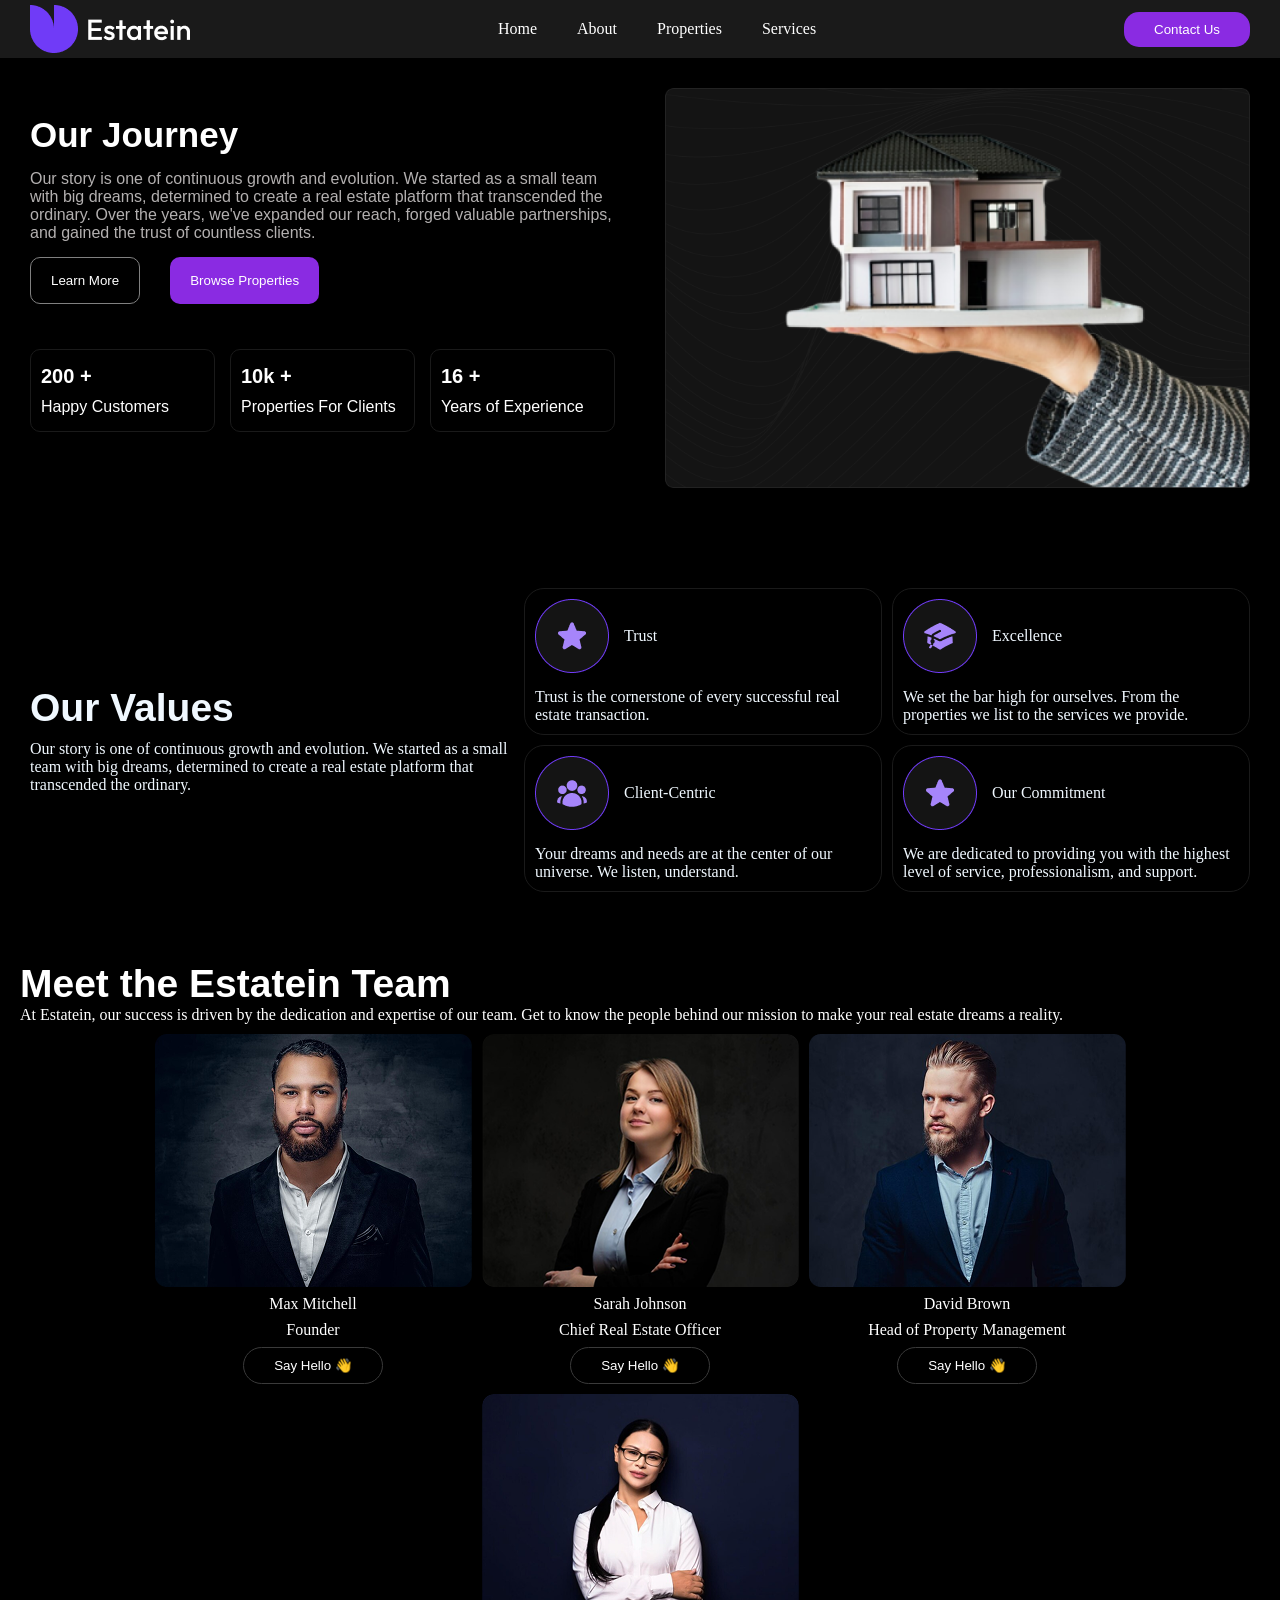
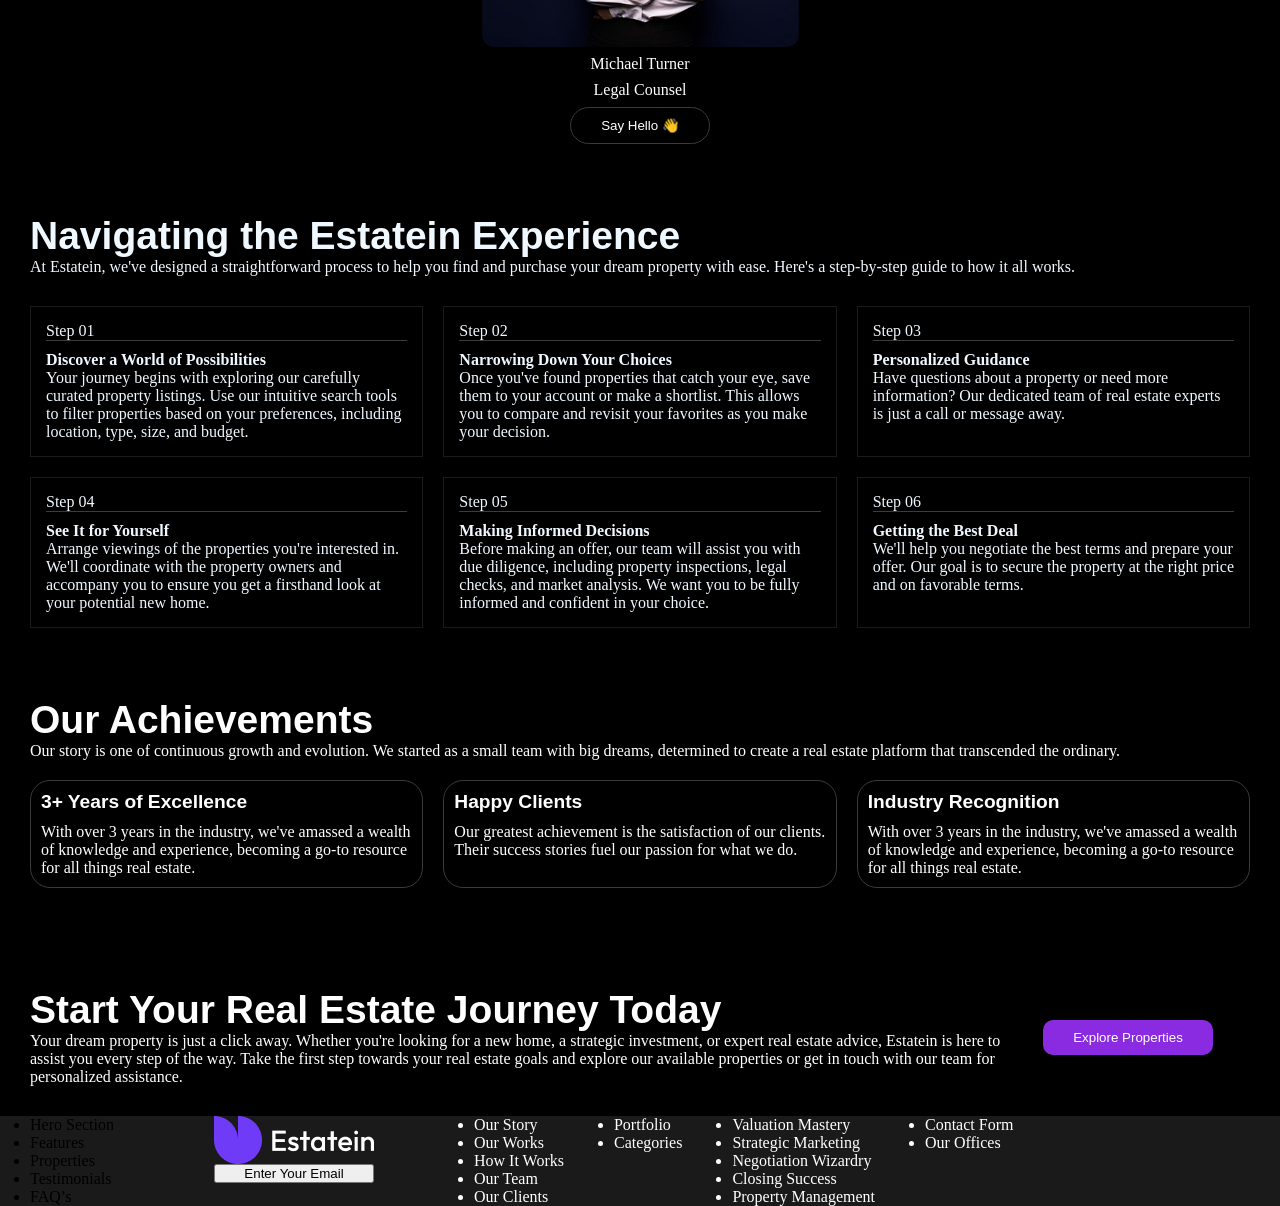
==== about.html @ c711513a "aboutpart" ====
<!DOCTYPE html>
<html lang="en">
<head>
    <meta charset="UTF-8">
    <meta name="viewport" content="width=device-width, initial-scale=1.0">
    <title>Document</title>
    <link rel="stylesheet" href="/about.css">
</head>
<body>
    <header>
        <img src="/assest/Logo (8).png" alt="img">
        <ul>
            <li>Home</li>
            <li>About</li>
            <li>Properties</li>
            <li>Services</li>
        </ul>
        <button class="btncontact">Contact Us</button>
    </header>
    <div class="container">
        <div class="journey">
            <div class="rightjourney">
                <h2>Our Journey</h2>
                <p class="discp">Our story is one of continuous growth and evolution. We started as a small team with big dreams, determined to create a real estate platform that transcended the ordinary. Over the years, we've expanded our reach, forged valuable partnerships, and gained the trust of countless clients.</p>
                <div class="btnsdiscover">
                    <button class="btndiscover1">Learn More</button>
                    <button class="btndiscover2">Browse Properties</button>
                </div>
                <div class="discoverboxlar">
                    <div class="discoverbox">
                        <p class="boxnum">200 +</p>
                        <p class="disboxtext">Happy Customers</p>
                    </div>
                    <div class="discoverbox">
                        <p class="boxnum">10k +</p>
                        <p class="disboxtext">Properties For Clients</p>
                    </div>
                    <div class="discoverbox">
                        <p class="boxnum">16 +</p>
                        <p class="disboxtext">Years of Experience</p>
                    </div>
                </div>
            </div>
            <div class="leftjourney">
                <img src="/assest/about1.png" alt="img" class="journeyimg">
            </div>
        </div>

        <div class="values">
            <div class="valleft">
                <h3>Our Values</h3>
                <p>Our story is one of continuous growth and evolution. We started as a small team with big dreams, determined to create a real estate platform that transcended the ordinary.</p>
            </div>
            <div class="valright">
                <div class="valbox">
                    <div class="valicons">
                        <img src="/assest/about2.png" alt="img" class="valicon">
                        <p>Trust</p>
                    </div>
                    <p>Trust is the cornerstone of every successful real estate transaction.</p>
                </div>
                <div class="valbox">
                    <div class="valicons">
                        <img src="/assest/about3.png" alt="img" class="valicon">
                        <p>Excellence</p>
                    </div>
                    <p>We set the bar high for ourselves. From the properties we list to the services we provide.</p>
                </div>
                <div class="valbox">
                    <div class="valicons">
                        <img src="/assest/about4.png" alt="img" class="valicon">
                        <p>Client-Centric</p>
                    </div>
                    <p>Your dreams and needs are at the center of our universe. We listen, understand.</p>
                </div>
                <div class="valbox">
                    <div class="valicons">
                        <img src="/assest/about5.png" alt="img" class="valicon">
                        <p>Our Commitment</p>
                    </div>
                    <p>We are dedicated to providing you with the highest level of service, professionalism, and support.</p>
                </div>
            </div>
        </div>
        <div class="meet">
            <div class="meettop">
                <h3>Meet the Estatein Team</h3>
                <p>At Estatein, our success is driven by the dedication and expertise of our team. Get to know the people behind our mission to make your real estate dreams a reality.</p>
            </div>
            <div class="meetimgs">
                <div class="person">
                    <img src="/assest/about6.png" alt="img">
                    <p>Max Mitchell</p>
                    <p class="smallp">Founder</p>
                    <button class="personbtn">Say Hello 👋</button>
                </div>
                <div class="person">
                    <img src="/assest/about7.png" alt="img">
                    <p>Sarah Johnson</p>
                    <p class="smallp">Chief Real Estate Officer</p>
                    <button class="personbtn">Say Hello 👋</button>
                </div>
                <div class="person">
                    <img src="/assest/about8.png" alt="img">
                    <p>David Brown</p>
                    <p class="smallp">Head of Property Management</p>
                    <button class="personbtn">Say Hello 👋</button>
                </div>
                <div class="person">
                    <img src="/assest/about9.png" alt="img">
                    <p>Michael Turner</p>
                    <p class="smallp">Legal Counsel</p>
                    <button class="personbtn">Say Hello 👋</button>
                </div>
            </div>
        </div>
        <div class="navigate">
            <div class="navigtop">
                <h3>Navigating the Estatein Experience</h3>
                <p>At Estatein, we've designed a straightforward process to help you find and purchase your dream property with ease. Here's a step-by-step guide to how it all works.</p>
            </div>
            <div class="navigbuttom">

                <div class="step">
                    <div class="steptop"><p>Step 01</p></div>
                    <div class="stepbuttom">
                        <h4>Discover a World of Possibilities</h4>
                        <p>Your journey begins with exploring our carefully curated property listings. Use our intuitive search tools to filter properties based on your preferences, including location, type, size, and budget.</p>
                    </div>
                </div>
                <div class="step">
                    <div class="steptop"><p>Step 02</p></div>
                    <div class="stepbuttom">
                        <h4>Narrowing Down Your Choices</h4>
                        <p>Once you've found properties that catch your eye, save them to your account or make a shortlist. This allows you to compare and revisit your favorites as you make your decision.</p>
                    </div>
                </div>
                <div class="step">
                    <div class="steptop"><p>Step 03</p></div>
                    <div class="stepbuttom">
                        <h4>Personalized Guidance</h4>
                        <p>Have questions about a property or need more information? Our dedicated team of real estate experts is just a call or message away.</p>
                    </div>
                </div>
                <div class="step">
                    <div class="steptop"><p>Step 04</p></div>
                    <div class="stepbuttom">
                        <h4>See It for Yourself</h4>
                        <p>Arrange viewings of the properties you're interested in. We'll coordinate with the property owners and accompany you to ensure you get a firsthand look at your potential new home.</p>
                    </div>
                </div>
                <div class="step">
                    <div class="steptop"><p>Step 05</p></div>
                    <div class="stepbuttom">
                        <h4>Making Informed Decisions</h4>
                        <p>Before making an offer, our team will assist you with due diligence, including property inspections, legal checks, and market analysis. We want you to be fully informed and confident in your choice.</p>
                    </div>
                </div>
                <div class="step">
                    <div class="steptop"><p>Step 06</p></div>
                    <div class="stepbuttom">
                        <h4>Getting the Best Deal</h4>
                        <p>We'll help you negotiate the best terms and prepare your offer. Our goal is to secure the property at the right price and on favorable terms.</p>
                    </div>
                </div>
            </div>
        </div>
        <div class="achievements">
            <div class="achiev-a">
                <h3>Our Achievements</h3>
                <p>Our story is one of continuous growth and evolution. We started as a small team with big dreams, determined to create a real estate platform that transcended the ordinary.</p>
            </div>
            <div class="achiev-b">
                <div class="achivbox">
                    <p class="bold">3+ Years of Excellence</p>
                    <p>With over 3 years in the industry, we've amassed a wealth of knowledge and experience, becoming a go-to resource for all things real estate.</p>
                </div>
                <div class="achivbox">
                    <p class="bold">Happy Clients</p>
                    <p>Our greatest achievement is the satisfaction of our clients. Their success stories fuel our passion for what we do.</p>
                </div>
                <div class="achivbox">
                    <p class="bold">Industry Recognition</p>
                    <p>With over 3 years in the industry, we've amassed a wealth of knowledge and experience, becoming a go-to resource for all things real estate.</p>
                </div>
            </div>
        </div>
        <div class="start">
            <div class="start-a">
                <h3>Start Your Real Estate Journey Today</h3>
                <p>Your dream property is just a click away. Whether you're looking for a new home, a strategic investment, or expert real estate advice, Estatein is here to assist you every step of the way. Take the first step towards your real estate goals and explore our available properties or get in touch with our team for personalized assistance.</p>
            </div>
            <div class="start-b"><button class="startbtn">Explore Properties</button></div>
        </div>
        <footer><ul>
                    <li>Hero Section</li>
                    <li>Features</li>
                    <li>Properties</li>
                    <li>Testimonials</li>
                    <li>FAQ’s</li>
                </ul>
            <div class="lasthomeleft">
                <img src="/assest/Logo (8).png" alt="img">
                <button>Enter Your Email</button>
            </div>
            <div class="lasthomeright">
                
                <ul>
                    <li>Our Story</li>
                    <li>Our Works</li>
                    <li>How It Works</li>
                    <li>Our Team</li>
                    <li>Our Clients</li>
                </ul>
                <ul>
                    <li>Portfolio</li>
                    <li>Categories</li>
                </ul>
                <ul>
                    <li>Valuation Mastery</li>
                    <li>Strategic Marketing</li>
                    <li>Negotiation Wizardry</li>
                    <li>Closing Success</li>
                    <li>Property Management</li>
                </ul>
                <ul>
                    <li>Contact Form</li>
                    <li>Our Offices</li>
                </ul>
            </div>
        </footer>
    </div>

</body>
</html>
---- about.css ----
*{
    margin: 0;
    padding: 0;
    box-sizing: border-box;
}

.container{
    background-color: black;
}
header{
    background-color: #1A1A1A;
    display: flex;
    justify-content: space-between;
    padding: 5px 30px;
    align-items: center;
}

@media (max-width:740px) {
    header{
    display: flex;
    flex-direction: column;
    gap: 20px;
}
}

header>ul{
    list-style: none;
    display: flex;
    gap: 40px;
    color: white;
}

.btncontact{
    padding: 10px 30px;
    border: none;
    color: white;
    background-color: blueviolet;
    border-radius: 15px;
}

.btnsdiscover{
    display: flex;
    gap: 30px;
}

.btndiscover1{
    background-color: black;
    border: 1px solid grey;
    color: white;
    padding: 15px 20px;
    border-radius: 10px;
}

.btndiscover2{
    background-color: blueviolet;
    border: none;
    color: white;
    padding: 15px 20px;
    border-radius: 10px;
}

.journey{
    width: 100%;
    display: grid;
    grid-template-columns: 1fr 1fr;
    padding: 30px;
    align-items: center;
    color: white;
    background-color: black;
    font-family: sans-serif;
    gap: 50px;
    padding-bottom: 100px;
}

@media (max-width:1000px) {
    .journey{
        display: flex;
        flex-direction: column;
    }
}

.leftjourney{
    width: 100%;
    display: flex;
    align-items: center;
    justify-content: center;
}

.rightjourney{
    width: 100%;
    display: flex;
    flex-direction: column;
    gap: 15px;
}

.journeyimg{
    width: 100%;
    height: 400px;
}

@media (max-width:1000px) {
    .journeyimg{
      width: 90%;
      height: 500px;
    }
}

@media (max-width:600px) {
    .journeyimg{
      width: 100%;
      height: 400px;
    }
}

@media (max-width:450px) {
    .journeyimg{
      width: 100%;
      height: 300px;
    }
}


h2{
    font-size: 35px;
    font-family: sans-serif;
    color: white;
}

.discp{
    color: rgb(179, 176, 176);
}

.discoverboxlar{
    display: grid;
    grid-template-columns: repeat(3,1fr);
    padding: 30px 0;
    gap: 15px;
}

.discoverbox{
    border: #1A1A1A solid 1px;
    display: flex;
    flex-direction: column;
    gap: 10px;
    padding: 15px 10px;
    border-radius: 10px;
    /* background-color: #1A1A1A; */
}

.boxnum{
    font-weight: bold;
    font-size: 20px;
}

.values{
    color: aliceblue;
    display: grid;
    grid-template-columns: 1fr 1.5fr;
    gap: 10px;
    padding: 0 30px;
}

.valleft{
    display: flex;
    flex-direction: column;
    justify-content: center;
    gap: 10px;
}
.valright{
    display: grid;
    grid-template-columns: repeat(2,1fr);
    gap: 10px;
}   

.valicons{
    display: flex;
    align-items: center;
    gap: 15px;  
}

.valbox{
    border: 1px solid #1A1A1A;
    padding: 10px;  
    border-radius: 20px;  
    display: flex;
    flex-direction: column;
    gap: 15px;      
}

h3{
    font-size: 39px;
    font-family: sans-serif;
}

@media (max-width:550px) {
    .values{
     display: grid;
     grid-template-columns: 1fr;
    }
    .valright{
      display: grid;
      grid-template-columns: repeat(1,1fr);

    }   
}

.meet{
    display: flex;
    flex-direction: column;
    color: white;
    gap: 10px;
    padding: 70px 20px;
}

.meetimgs{
    width: 100%;
    width: auto;
    display: flex;
    gap: 10px;
    flex-wrap: wrap;    
    align-items: center;
    justify-content: center;
}

.person{
    display: flex;
    flex-direction: column;
    align-items: center;
    gap: 8px;
}
.personbtn{
    padding: 10px 30px;
    border-radius: 20px;
    background-color: black;
    color: white;
    border: 1px solid #3a3a3a;
}

.navigate{
    color: aliceblue;
    padding: 0 30px;    
}

.navigbuttom{
    padding-top: 30px;
    display: grid;
    grid-template-columns: repeat(3,1fr);
    gap: 20px;
}

.step{
    border: #1A1A1A solid 1px;
    padding: 15px;
    display: flex;
    flex-direction: column;
    gap: 10px;
    
}

.steptop{
    border-bottom: #3d3c3c 1px solid;
}

@media (max-width:670px) {
    .navigbuttom{
    padding-top: 30px;
    display: grid;
    grid-template-columns: repeat(2,1fr);
    gap: 20px;
    }
}

@media (max-width:470px) {
    .navigbuttom{
    padding-top: 30px;
    display: grid;
    grid-template-columns: repeat(1,1fr);
    gap: 20px;
    }
}

.achievements{
    padding: 70px 30px;
    color: white;
    display: flex;
    flex-direction: column;
    gap: 20px;
}

.achiev-b{
    display: grid;
    grid-template-columns: 1fr 1fr 1fr;
    gap: 20px;
}

.achivbox{
    border: #3b3a3a solid 1px;
    border-radius: 20px;
    padding: 10px;
    display: flex;
    flex-direction: column;
    gap: 10px;
}

.bold{
    font-family: sans-serif;
    font-weight: bold;
    font-size: larger;
}

@media (max-width:650px) {
    .achiev-b{
      display: grid;
      grid-template-columns: 1fr;
      gap: 20px;
}
}

.start{
    color: white;
    display: grid;
    grid-template-columns: 4fr 1fr;
    padding: 30px 30px;
}

.start-b{
    display: flex;
    align-items: center;
    justify-content: center;
}

.start-a{
    display: flex;
    flex-direction: column;
    align-items: start; 
    justify-content: center;
}


@media (max-width:889px) {
    .start{
    color: white;
    display: grid;
    grid-template-columns: 1fr;
    gap: 10px;
}

}

.startbtn{
    padding: 10px 30px;
    background-color: blueviolet;
    border-radius: 10px;
    border: none;
    color: white;
}

footer{
    height: auto;
    background-color: #1A1A1A;
    display: flex;
    gap: 100px;
    padding: 0 30px;
}

.lasthomeleft{
    display: flex;
    flex-direction: column;
}

.lasthomeright{
    list-style: none;
    color: white;
    display: flex;
    gap: 50px;
    flex-wrap: wrap;
}

@media (max-width:600px) {
   footer{
    display: flex;
    flex-direction: column;
    align-items: center;
    justify-content: center;
} 
}
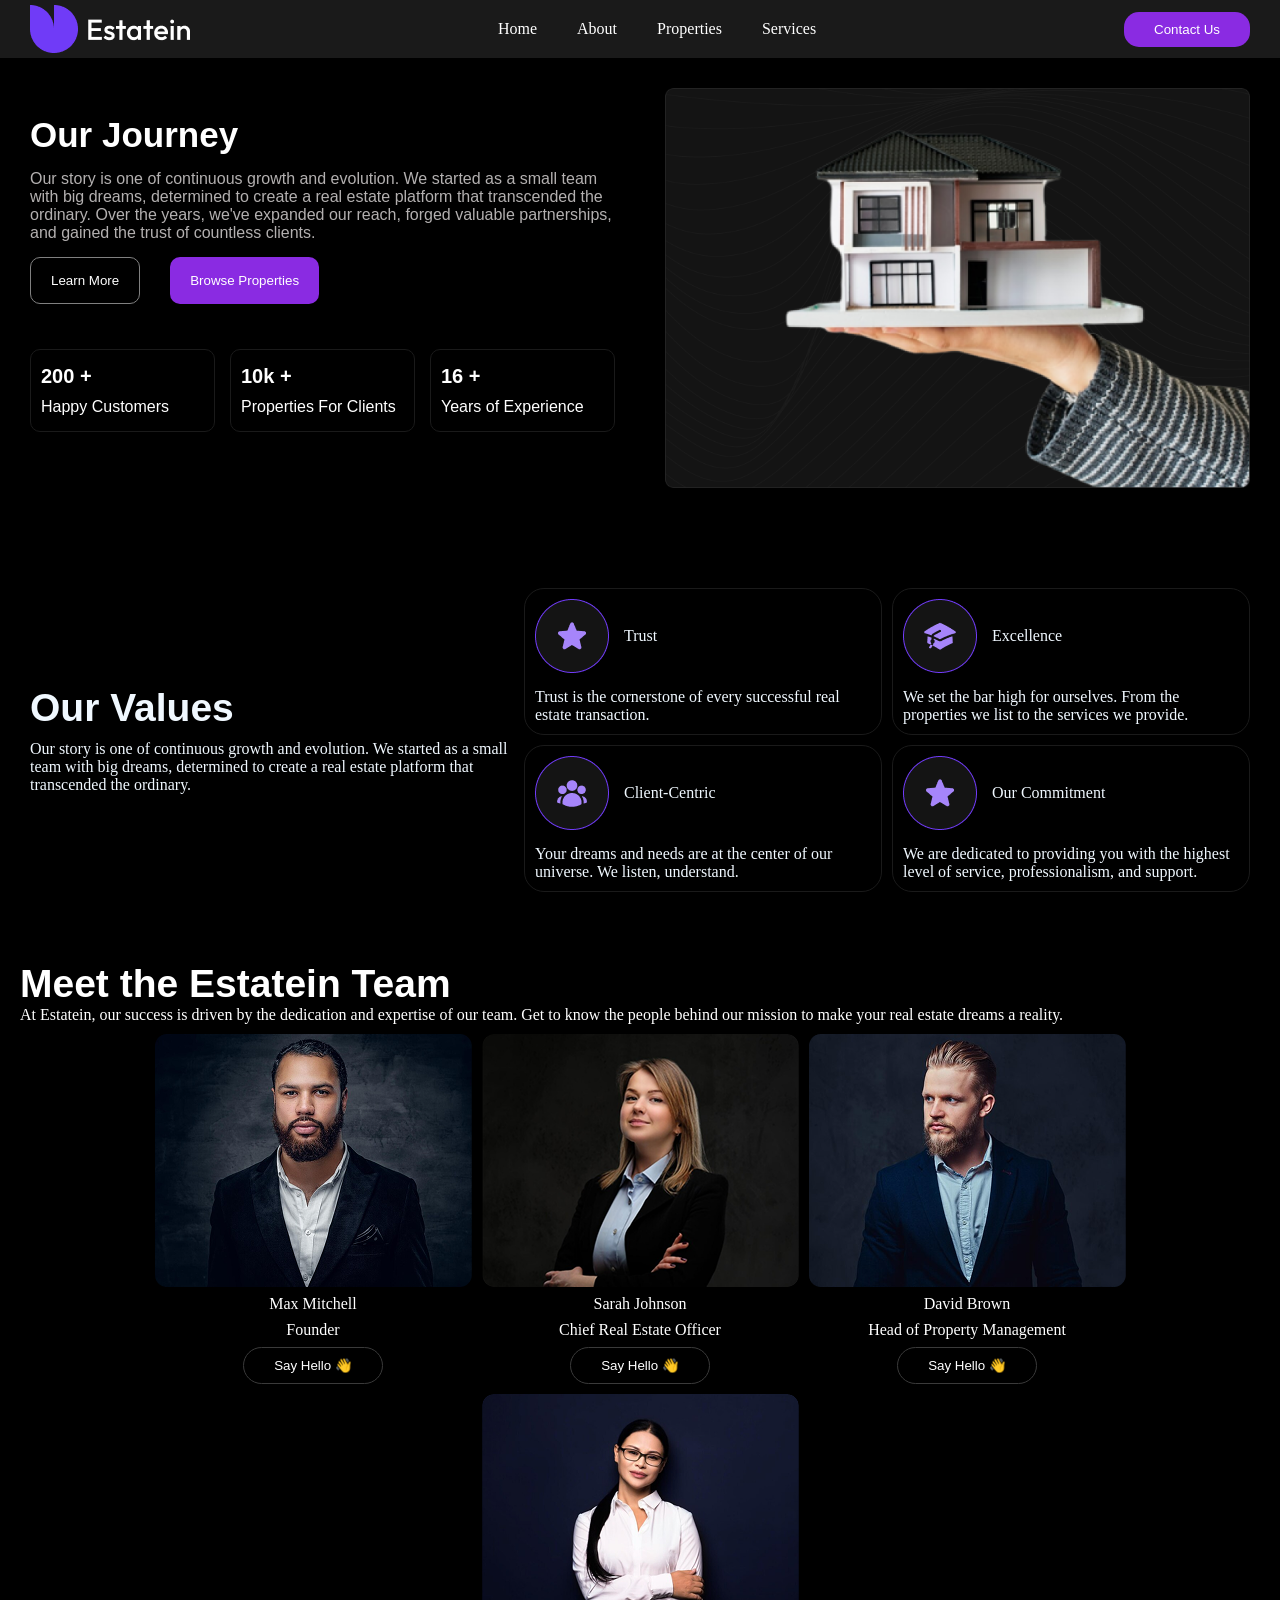
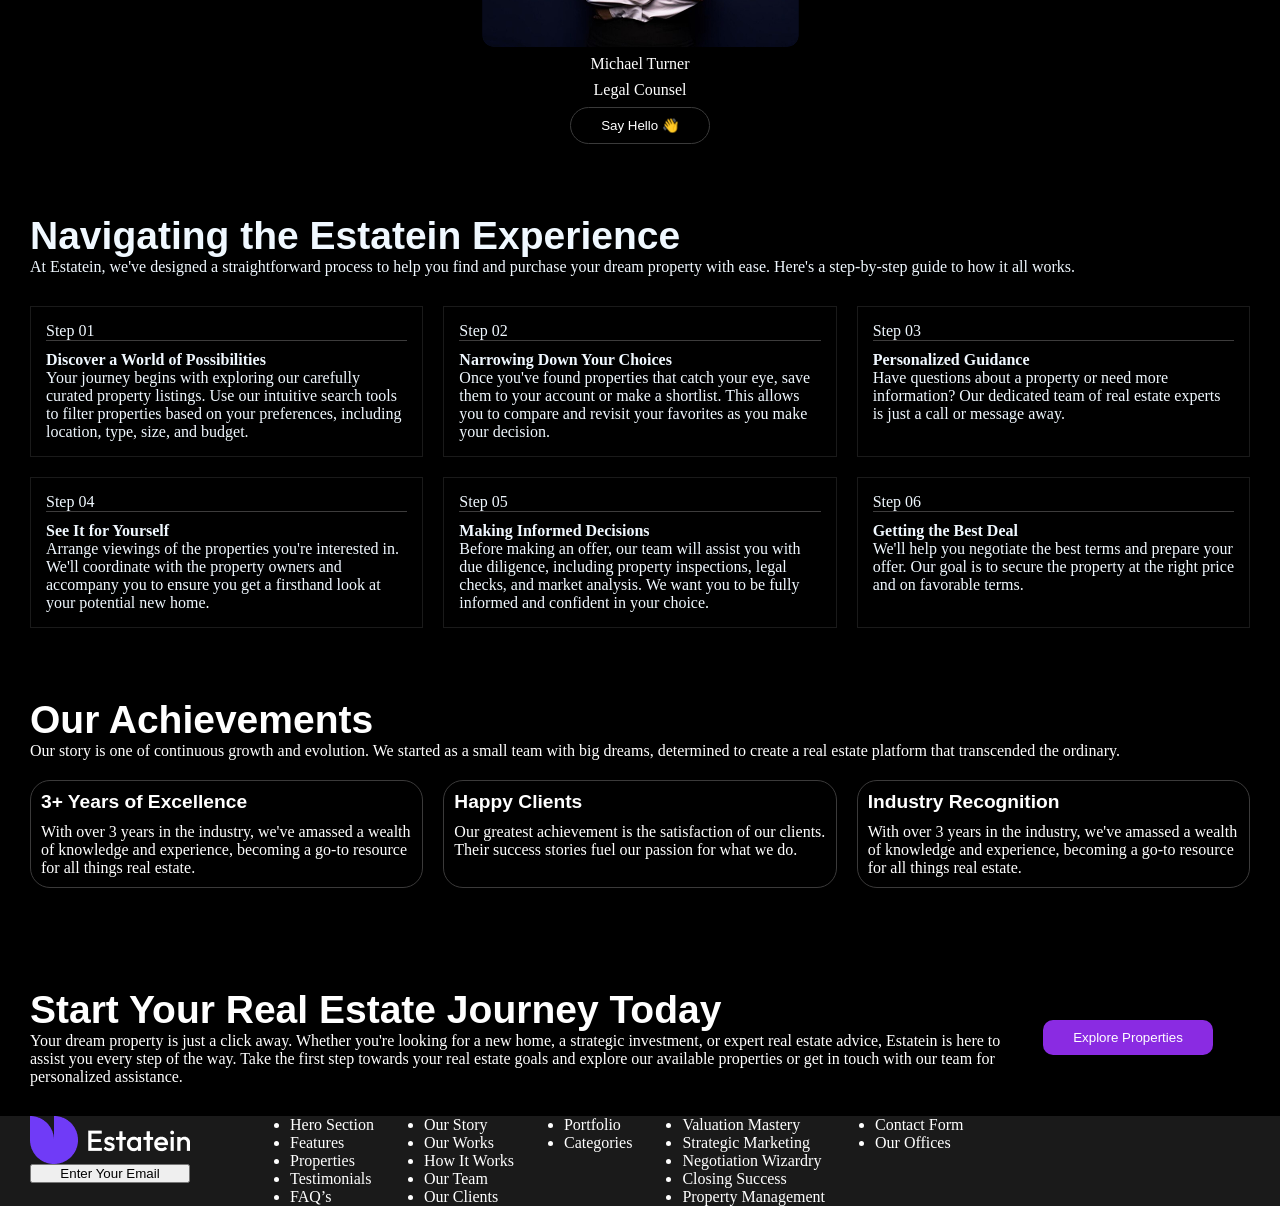
==== commit 62d80efa: "correct about" ====
--- a/about.html
+++ b/about.html
@@ -192,19 +192,19 @@
             </div>
             <div class="start-b"><button class="startbtn">Explore Properties</button></div>
         </div>
-        <footer><ul>
+        <footer>
+            <div class="lasthomeleft">
+                <img src="/assest/Logo (8).png" alt="img">
+                <button>Enter Your Email</button>
+            </div>
+            <div class="lasthomeright">
+                <ul>
                     <li>Hero Section</li>
                     <li>Features</li>
                     <li>Properties</li>
                     <li>Testimonials</li>
                     <li>FAQ’s</li>
                 </ul>
-            <div class="lasthomeleft">
-                <img src="/assest/Logo (8).png" alt="img">
-                <button>Enter Your Email</button>
-            </div>
-            <div class="lasthomeright">
-                
                 <ul>
                     <li>Our Story</li>
                     <li>Our Works</li>
